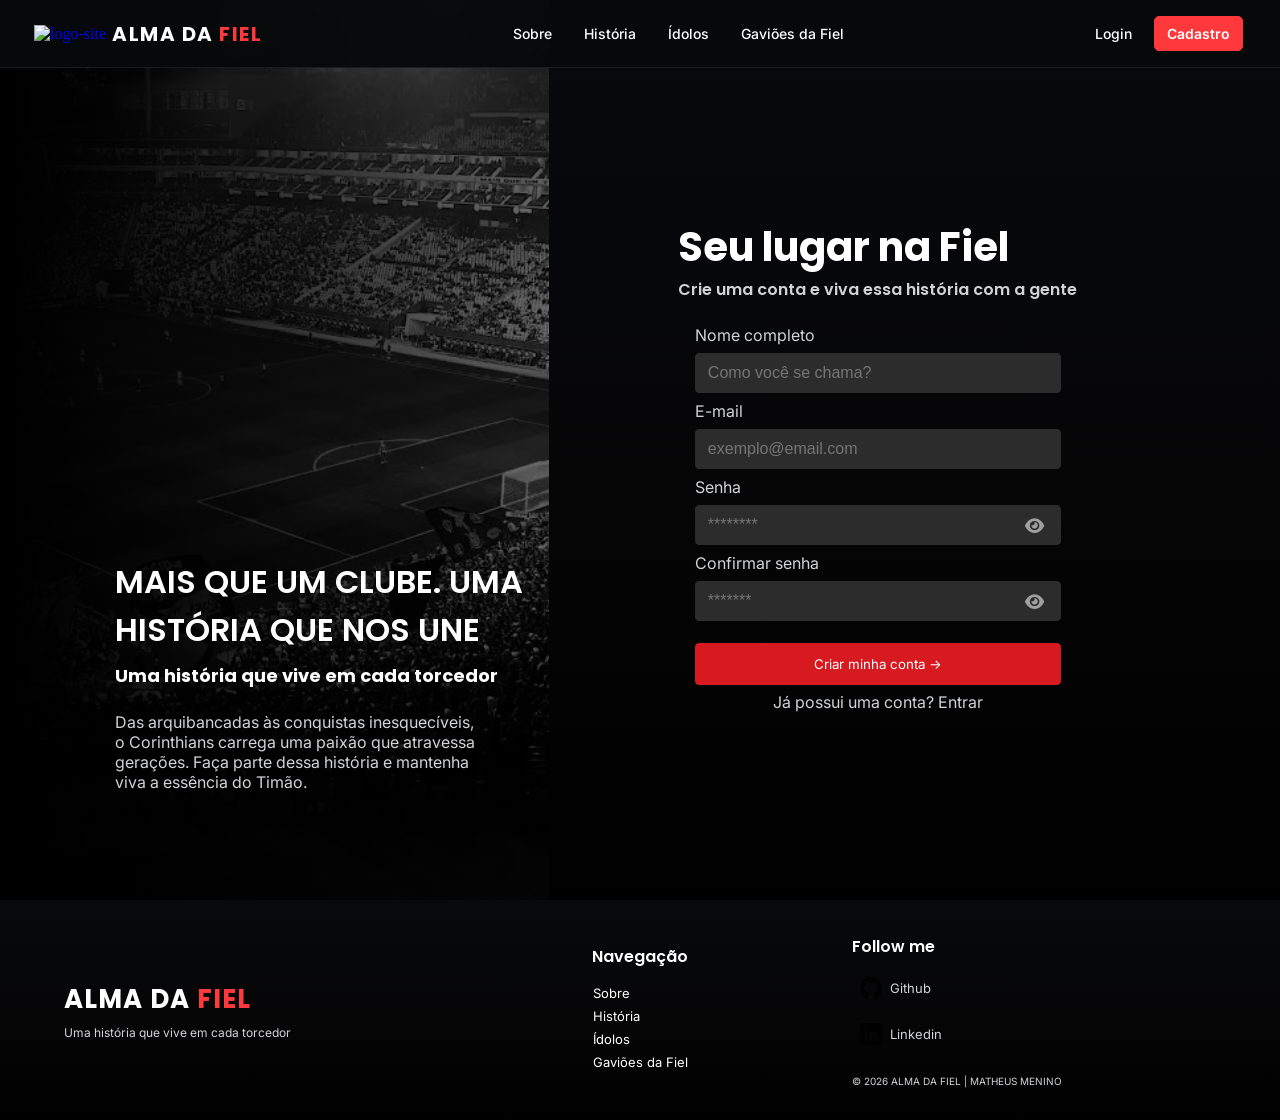
==== meu-projeto/public/cadastro.html @ cd88508e "Adicionar olho para ver a senha no cadastro" ====
<!doctype html>
<html lang="pt-br">
  <head>
    <meta charset="UTF-8" />
    <meta http-equiv="X-UA-Compatible" content="IE=edge" />
    <meta name="viewport" content="width=device-width, initial-scale=1.0" />
    <link rel="stylesheet" href="css/global.css" />
    <link rel="stylesheet" href="css/cadastro.css" />
    <link
    rel="stylesheet"
    href="https://cdnjs.cloudflare.com/ajax/libs/font-awesome/6.5.2/css/all.min.css"
  />
    <title>ALMA DA FIEL | CADASTRO</title>
    <script src="./js/sessao.js"></script>
  </head>

  <body>
    <header>
      <div class="logo">
        <picture>
          <a href="index.html"
            ><img
              src="https://upload.wikimedia.org/wikipedia/commons/2/27/SCCorinthians_Paulista_1910.png?utm_source=pt.wikipedia.org&utm_campaign=index&utm_content=original"
              alt="logo-site"
          /></a>
        </picture>
        <a href="index.html"
          ><h1>ALMA DA <span>FIEL</span></h1></a
        >
      </div>

      <nav>
        <ul>
          <li><a href="index.html#secaoSobre">Sobre</a></li>
          <li><a href="historia.html">História</a></li>
          <li><a href="idolos.html">Ídolos</a></li>
          <li><a href="gavioes.html">Gaviões da Fiel</a></li>
          <li class="link-quiz">
            <a href="quiz.html" style="display: none">Quiz</a>
          </li>
        </ul>
      </nav>

      <div class="btn-header">
        <button class="btn-login"><a href="login.html">Login</a></button>
        <button class="btn-cadastro">
          <a href="cadastro.html">Cadastro</a>
        </button>
      </div>
    </header>

    <main>
      <section class="home-cadastro">
        <div class="container-cadastro">
          <img src="assets/imgs/fundo-cadastro.jpg" alt="fundo-idolos" />

          <div class="conteudo-cadastro">
            <h1>MAIS QUE UM CLUBE. UMA HISTÓRIA QUE NOS UNE</h1>
            <h2>Uma história que vive em cada torcedor</h2>
            <p>
              Das arquibancadas às conquistas inesquecíveis, o Corinthians
              carrega uma paixão que atravessa gerações. Faça parte dessa
              história e mantenha viva a essência do Timão.
            </p>
          </div>
          <div class="container-forms">
            <div class="titulo-forms">
              <h2>Seu lugar na Fiel</h2>
              <p>Crie uma conta e viva essa história com a gente</p>
            </div>
            <div class="formulario">
                <div class="campo">
                  <label for="ipt_nome">Nome completo</label>
                  <input
                    type="text"
                    id="ipt_nome"
                    placeholder="Como você se chama?"
                  />
                  </div>
                <div class="campo">
                  <label for="ipt_email">E-mail</label>
                  <input
                    id="ipt_email"
                    type="email"
                    placeholder="exemplo@email.com"
                  />
                </div>
              <div class="campo">
                    <label for="ipt_senha">Senha</label>
                    <div class="campo-senha">
                        <input
                            type="password"
                            id="ipt_senha"
                            placeholder="********"
                        />

                        <button
                            type="button"
                            class="btn-olho"
                            onclick="mostrarSenha()"
                            aria-label="Mostrar senha"
                        >
                            <i id="icone_olho" class="fa-solid fa-eye"></i>
                        </button>
                    </div>
                </div>
              <div class="campo">
                <label for="ipt_confirmar_senha">Confirmar senha</label>
                <div class="campo-senha">
                  <input
                    type="password"
                    id="ipt_confirmar_senha"
                    placeholder="*******"
                  />
                  <button 
                    type="button"
                            class="btn-olho"
                            onclick="mostrarConfirmacaoSenha()"
                            aria-label="Mostrar senha"
                        >
                            <i id="icone_olho" class="fa-solid fa-eye"></i>
                  </button>
                </div>
              </div>

              <button class="btn-criar" onclick="cadastrar()">
                Criar minha conta →
              </button>

              <a href="login.html">Já possui uma conta? Entrar</a>
              <div id="cardErro" style="display: none">
                <p id="mensagem_erro"></p>
              </div>
            </div>
          </div>
        </div>
      </section>
    </main>

    <footer>
      <div class="titulo-footer">
        <h2>ALMA DA <span>FIEL</span></h2>
        <p>Uma história que vive em cada torcedor</p>
      </div>

      <div class="nav-footer">
        <h3>Navegação</h3>
        <ul>
          <li><a href="index.html#secaoSobre">Sobre</a></li>
          <li><a href="historia.html">História</a></li>
          <li><a href="idolos.html">Ídolos</a></li>
          <li><a href="gavioes.html">Gaviões da Fiel</a></li>
          <li class="link-quiz"><a href="#">Quiz</a></li>
        </ul>
      </div>

      <div class="siga-me">
        <h3>Follow me</h3>
        <div class="icon-footer">
          <a
            href="https://github.com/MatheusMenino/MatheusMenino"
            target="_blank"
            ><img src="assets/icon/github.png" alt="github" />Github</a
          >

          <a href="https://www.linkedin.com/in/matheusmenino/" target="_blank"
            ><img src="assets/icon/linkedin.png" alt="linkedin" />Linkedin</a
          >
        </div>

        <div class="copy-footer">
          <p>© 2026 ALMA DA FIEL | MATHEUS MENINO</p>
        </div>
      </div>
    </footer>
  </body>
</html>

<script>
  // // Array para armazenar empresas cadastradas para validação de código de ativação
  // let listaEmpresasCadastradas = [];

  function cadastrar() {
    // aguardar();

    //Recupere o valor da nova input pelo nome do id
    // Agora vá para o método fetch logo abaixo
    var nomeVar = ipt_nome.value;
    var emailVar = ipt_email.value;
    var senhaVar = ipt_senha.value;
    var confirmacaoSenhaVar = ipt_confirmar_senha.value;
    // var codigoVar = codigo_input.value;
    // var idEmpresaVincular

    // Verificando se há algum campo em branco
    if (
      nomeVar == "" ||
      emailVar == "" ||
      senhaVar == "" ||
      confirmacaoSenhaVar == "" ||
      senhaVar != confirmacaoSenhaVar
    ) {
      cardErro.style.display = "block";
      mensagem_erro.innerHTML =
        "(Mensagem de erro para todos os campos em branco)";

      finalizarAguardar();
      return false;
    } else {
      setInterval(sumirMensagem, 5000);
    }

    // // Verificando se o código de ativação é de alguma empresa cadastrada
    // for (let i = 0; i < listaEmpresasCadastradas.length; i++) {
    //   if (listaEmpresasCadastradas[i].codigo_ativacao == codigoVar) {
    //     idEmpresaVincular = listaEmpresasCadastradas[i].id
    //     console.log("Código de ativação válido.");
    //     break;
    //   } else {
    //     cardErro.style.display = "block";
    //     mensagem_erro.innerHTML = "(Mensagem de erro para código inválido)";
    //     finalizarAguardar();
    //   }
    // }

    // Enviando o valor da nova input
    fetch("/usuarios/cadastrar", {
      method: "POST",
      headers: {
        "Content-Type": "application/json",
      },
      body: JSON.stringify({
        // crie um atributo que recebe o valor recuperado aqui
        // Agora vá para o arquivo routes/usuario.js
        nomeServer: nomeVar,
        emailServer: emailVar,
        senhaServer: senhaVar,
        // idEmpresaVincularServer: idEmpresaVincular
      }),
    })
      .then(function (resposta) {
        console.log("resposta: ", resposta);

        if (resposta.ok) {
          cardErro.style.display = "block";

          mensagem_erro.innerHTML =
            "Cadastro realizado com sucesso! Redirecionando para tela de Login...";

          setTimeout(() => {
            window.location = "login.html";
          }, "2000");

          limparFormulario();
          finalizarAguardar();
        } else {
          throw "Houve um erro ao tentar realizar o cadastro!";
        }
      })
      .catch(function (resposta) {
        console.log(`#ERRO: ${resposta}`);
        finalizarAguardar();
      });

    return false;
  }

  // // Listando empresas cadastradas
  // function listar() {
  //   fetch("/empresas/listar", {
  //     method: "GET",
  //   })
  //     .then(function (resposta) {
  //       resposta.json().then((empresas) => {
  //         empresas.forEach((empresa) => {
  //           listaEmpresasCadastradas.push(empresa);

  //           console.log("listaEmpresasCadastradas")
  //           console.log(listaEmpresasCadastradas[0].codigo_ativacao)
  //         });
  //       });
  //     })
  //     .catch(function (resposta) {
  //       console.log(`#ERRO: ${resposta}`);
  //     });
  // }

  function sumirMensagem() {
    cardErro.style.display = "none";
  }

  function mostrarSenha() {
    if (ipt_senha.type == "password") {
        ipt_senha.type = "text";
        icone_olho.className = "fa-solid fa-eye-slash";
    } else {
        ipt_senha.type = "password";
        icone_olho.className = "fa-solid fa-eye";
    }
}
  function mostrarConfirmacaoSenha() {
    if (ipt_confirmar_senha.type == "password") {
        ipt_confirmar_senha.type = "text";
        icone_olho.className = "fa-solid fa-eye-slash";
    } else {
        ipt_confirmar_senha.type = "password";
        icone_olho.className = "fa-solid fa-eye";
    }
}
</script>
---- meu-projeto/public/css/global.css ----
@import url('https://fonts.googleapis.com/css2?family=Inter:wght@400;500;600;700&family=Poppins:wght@400;500;600;700;800&display=swap');

*{
    margin: 0;
    padding: 0;
    box-sizing: border-box;
    list-style: none;
}

:root {
    --cor-vermelho: #FF383C;
    --cor-fundo: #08090B;

    --degrade-fundo: linear-gradient(
        to bottom,
        #08090B 0%,
        #050506 60%,
        #000000 100%
    );

    --cor-titulo: #FFFFFF;
    --cor-descricao: #D1D3D6;
    --cor-vermelho-forte: #FF0000;

    --fonte-descricao: 'Inter', sans-serif;
    --fonte-titulo: 'Poppins', sans-serif;
    --fonte-links: 'Inter', sans-serif;

    --pelicula-96: rgba(8, 9, 11, 0.96);
    --pelicula-74: rgba(8, 9, 11, 0.74);
    --pelicula-7: rgba(8, 9, 11, 0.07);
}
* a{
    text-decoration: none;
}

header{
    display: flex;
    justify-content: space-between;
    align-items: center;
    height: 68px;
    padding: 0px 24px;
    background: var(--pelicula-96);
    position: fixed;
    top: 0;
    left: 0;
    right: 0;
    z-index: 9;
    border-bottom: 1px solid rgba(255, 255, 255, 0.08);
}
.logo{
    display: flex;
    align-items: center;
    margin: 10px;
}
.logo h1{
    color: var(--cor-titulo);
    font-family: var(--fonte-titulo);
    font-size: 20px;
    font-weight: 700;
    letter-spacing: 1.5px;
    padding: 6px;
}
.logo span{
    color: var(--cor-vermelho);
}
.logo img{
    width: 48px;
}
nav ul{
    display: flex;
    justify-content: center;
    align-items: center;
    gap: 8px;
}
nav li {
    padding: 0px 12px;
}
nav a{
    color: var(--cor-titulo);
    font-family: var(--fonte-links);
    font-size: 14px;
    font-weight: 500;
    display: inline-block;
    transition: color 0.3s ease, transform 0.2s ease;
}
nav a:hover{
    color: var(--cor-vermelho);
    transform: translateY(-2px);
}
.btn-header{
    display: flex;
    align-items: center;
    margin-right: 8px;
}

.btn-login,
.btn-cadastro {
    padding: 8px 12px;
    margin: 5px;
    border-radius: 5px;
    cursor: pointer;
    transition: all 0.3s ease;
    background: transparent;
    border: none;
    appearance: none;
}


.btn-login a {
    color: var(--cor-titulo);
    font-family: var(--fonte-links);
    font-size: 14px;
    font-weight: 500;
}


.btn-login a:hover{
    color: var(--cor-vermelho);
}

.btn-cadastro {
    border: 1px solid var(--cor-vermelho);
    background: var(--cor-vermelho);
}


.btn-cadastro a {
    color: #FFFFFF;
    font-family: var(--fonte-links);
    font-size: 14px;
    font-weight: 600;
}

.btn-cadastro:hover{
    background: transparent;
}
.btn-cadastro a:hover{
    color: var(--cor-vermelho);;
}

/* Área do usuário logado */
.usuario-logado {
    display: flex;
    align-items: center;
    gap: 10px;
    margin-left: 10px;
}

/* Nome do usuário */
.nome-usuario {
    color: var(--cor-titulo);
    font-family: var(--fonte-descricao);
    font-size: 14px;
    font-weight: 600;
}

/* Botão de sair */
.btn-sair {
    display: flex;
    align-items: center;
    justify-content: center;
    padding: 5px;
    border: none;
    background: transparent;
    cursor: pointer;
}

/* Ícone de sair */
.btn-sair img {
    width: 23px;
    height: 23px;
    object-fit: contain;
    transition: transform 0.2s ease;
    filter: brightness(0) saturate(100%)
            invert(20%) sepia(99%)
            saturate(6000%) hue-rotate(350deg)
            brightness(105%) contrast(110%);

}

.btn-sair:hover img {
    transform: scale(1.1);
}

footer{
    display: flex;
    justify-content: space-between;
    align-items: center;
    min-height: 220px;
    background: var(--degrade-fundo);
    padding: 30px 5%;
    gap: 30px;
}

.titulo-footer{
    display: flex;
    flex-direction: column;
    align-items: flex-start;
    flex: 1;
}
.titulo-footer h2{
    color: var(--cor-titulo);
    font-family: var(--fonte-titulo);
    font-size: 26px;
    font-weight: 700;
    letter-spacing: 1px;
}
.titulo-footer span{
    color: var(--cor-vermelho);
}
.titulo-footer p{
    font-family: var(--fonte-descricao);
    color: var(--cor-descricao);
    padding-top: 6px;
    font-size: 12px;
}

.nav-footer{
    display: flex;
    flex-direction: column;
    align-items: center;
   flex: 1;
}

.nav-footer a{
    color: var(--cor-titulo);
    font-family: var(--fonte-descricao);
    transition: color 0.3s ease;
}
.nav-footer li{
    margin: 6px 0px;
    font-size: 13px;
}
.nav-footer a:hover{
    color: var(--cor-vermelho);
}
.nav-footer h3,
.siga-me h3 {
    color: var(--cor-titulo);
    font-family: var(--fonte-titulo);
    font-size: 16px;
    font-weight: 600;
    margin-bottom: 10px;
}

.siga-me{
    display: flex;
    flex-direction: column;
    align-items: flex-start;
    flex: 1;
    padding: 0;
    margin: 0;
    height: auto;
}
.icon-footer{
    display: flex;
    flex-direction: column;
    gap: 8px;
}
.icon-footer a{
    display: flex;
    align-items: center;
    color: var(--cor-descricao);
    font-family: var(--fonte-descricao);
    font-size: 13px;
    font-weight: 400;
    transition: color 0.3s ease;
}
.icon-footer a:hover{
    color: var(--cor-vermelho);
}
.icon-footer img{
    height: 22px;
    width: 22px;
    object-fit: contain;
    margin: 8px;
}

.copy-footer{
    display: flex;
    justify-content: flex-start;
    margin-top: 22px;
}
.copy-footer p{
    color: var(--cor-descricao);
    font-family: var(--fonte-descricao);
    font-size: 10px;
}
---- meu-projeto/public/css/cadastro.css ----
.home-cadastro {
    height: 100vh;
    overflow: hidden;
}

.container-cadastro {
    display: flex;
    position: relative;
    width: 100%;
    height: 100%;
}

.container-cadastro img {
    width: 75%;
    height: 100%;
    object-fit: cover;
    display: block;
}

/* Película por cima da imagem */
.container-cadastro::after {
    content: "";
    position: absolute;
    inset: 0;

    background: linear-gradient(
        to left,
        rgba(0, 0, 0, 0.1) 0%,
        rgba(0, 0, 0, 0.4) 40%,
        rgba(0, 0, 0, 1) 99%
    );

    z-index: 0;
    pointer-events: none;
}

.conteudo-cadastro {
    position: absolute;
    top: 75%;
    left: 9%;
    transform: translateY(-50%);

    align-content: end;

    z-index: 1;
    color: white;
}

.conteudo-cadastro h1 {
    font-family: var(--fonte-titulo);
    width: 45%;
    font-size: 32px;
    margin-bottom: 8px;
    font-weight: 600;
}

.conteudo-cadastro h2{
    font-family: var(--fonte-titulo);
    width: 50%;
    font-size: 18px;
}

.conteudo-cadastro p{
    font-family: var(--fonte-descricao);
    margin-top: 2%;
    width: 32%;
    color: var(--cor-descricao);
}

.container-forms{
    display: flex;
    flex-direction: column;
    justify-content: center;
    align-items: center;
    width: 100%;
    background: var(--degrade-fundo);
    inset: 0;
    z-index: 1;
}

.titulo-forms{
    font-family: var(--fonte-titulo);
    font-weight: 600;
    letter-spacing: 1.4;
    margin-top: 4%;
    margin-bottom: 2%;
    margin-right: 10%;
}

.titulo-forms h2{
    color: white;
    font-size: 40px;
}
.titulo-forms p{
    color: var(--cor-descricao);
    font-size: 16px;

}

.formulario{
    display: flex;
    flex-direction: column;
    width: 50%;
    margin-right: 10%;
}
.formulario label{
    display: block;
    color: var(--cor-descricao);
    margin: 8px 0px;
    font-family: 'Inter', sans-serif;
}

input::placeholder{
    text-align: left;
    justify-content: center;
    font-size: 16px;
}

.formulario input{
    width: 100%;
    text-align: left;
    padding: 10px 12px;
    border-radius: 4px;
    border: 1px solid #2C2C2C;
    background: #2C2C2C;
    color: white;
    font-size: 16px;
}

.btn-criar{
    font-family: var(--fonte-links);
    margin-top: 6%;
    padding: 12px;
    border-radius: 4px;
    background-color: #D71920;
    border: 1px solid #D71920;
    color: white;
    cursor: pointer;
    transition: transform 0.4s ease;
}

.btn-criar:hover{
    transform: scale(1.04);
    background: transparent;
}   

.formulario a{
    font-family: var(--fonte-links);
    display: flex;
    justify-content: center;
    margin-top: 2%;
    color: var(--cor-descricao);
    transition: transform 0.4s ease-in-out;
}
.formulario a:hover{
    transform: scale(1.05);
}


.campo-senha {
    position: relative;
    width: 100%;
}

.campo-senha input {
    padding-right: 42px;
}

.btn-olho {
    position: absolute;
    right: 12px;
    top: 50%;
    transform: translateY(-50%);
    background: transparent;
    border: none;
    cursor: pointer;
    padding: 5px;
    display: flex;
    align-items: center;
    justify-content: center;
}

.icone-olho {
    width: 19px;
    height: 13px;
    border: 2px solid #A0A0A0;
    border-radius: 70% 30%;
    transform: rotate(45deg);
    position: relative;
}
.btn-olho i{
    color: #A0A0A0;
    font-size: 17px;;
}
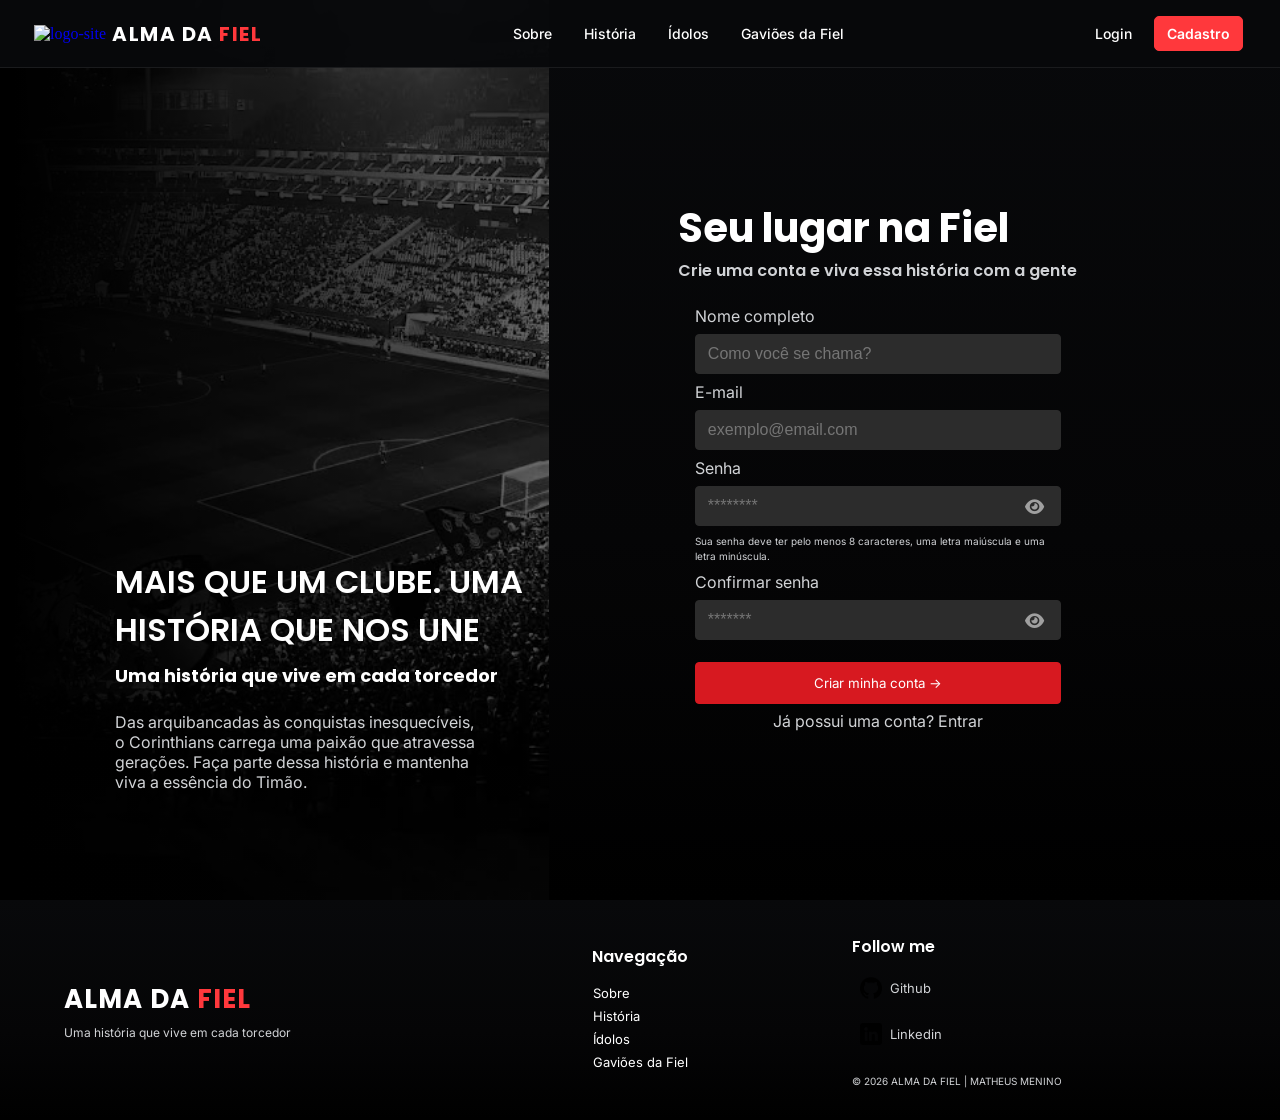
==== commit a3910d61: "Finaliozar paginaa de cadastro" ====
--- a/meu-projeto/public/cadastro.html
+++ b/meu-projeto/public/cadastro.html
@@ -103,6 +103,7 @@
                             <i id="icone_olho" class="fa-solid fa-eye"></i>
                         </button>
                     </div>
+                    <p class="dica-senha">Sua senha deve ter pelo menos 8 caracteres, uma letra maiúscula e uma letra minúscula.</p>
                 </div>
               <div class="campo">
                 <label for="ipt_confirmar_senha">Confirmar senha</label>
@@ -118,7 +119,7 @@
                             onclick="mostrarConfirmacaoSenha()"
                             aria-label="Mostrar senha"
                         >
-                            <i id="icone_olho" class="fa-solid fa-eye"></i>
+                            <i id="icone_olho_confirmacao" class="fa-solid fa-eye"></i>
                   </button>
                 </div>
               </div>
@@ -177,9 +178,6 @@
 </html>
 
 <script>
-  // // Array para armazenar empresas cadastradas para validação de código de ativação
-  // let listaEmpresasCadastradas = [];
-
   function cadastrar() {
     // aguardar();
 
@@ -189,26 +187,48 @@
     var emailVar = ipt_email.value;
     var senhaVar = ipt_senha.value;
     var confirmacaoSenhaVar = ipt_confirmar_senha.value;
+    var temMaiuscula = false;
+    var temMinuscula = false;
     // var codigoVar = codigo_input.value;
     // var idEmpresaVincular
 
     // Verificando se há algum campo em branco
-    if (
-      nomeVar == "" ||
-      emailVar == "" ||
-      senhaVar == "" ||
-      confirmacaoSenhaVar == "" ||
-      senhaVar != confirmacaoSenhaVar
-    ) {
-      cardErro.style.display = "block";
-      mensagem_erro.innerHTML =
-        "(Mensagem de erro para todos os campos em branco)";
-
-      finalizarAguardar();
-      return false;
-    } else {
-      setInterval(sumirMensagem, 5000);
+      if (  nomeVar == "" ||
+            emailVar == "" ||
+            senhaVar == "" ||
+            confirmacaoSenhaVar == ""
+        ) {
+            cardErro.style.display = "block";
+            mensagem_erro.innerHTML = "Preencha todos os campos.";
+            return false;
+        }
+        if (senhaVar != confirmacaoSenhaVar) {
+            cardErro.style.display = "block";
+            mensagem_erro.innerHTML = "As senhas não coincidem.";
+            return false;
+        }
+
+
+    if (senhaVar.length < 8) {
+    cardErro.style.display = "block";
+    mensagem_erro.innerHTML = "A senha precisa ter no mínimo 8 caracteres.";
+    return false;
+}
+
+    for (var i = 0; i < senhaVar.length; i++) {
+      if (senhaVar[i] >= "A" && senhaVar[i] <= "Z") {
+          temMaiuscula = true;
+      }
+      if (senhaVar[i] >= "a" && senhaVar[i] <= "z") {
+          temMinuscula = true;
+      }
     }
+
+if (temMaiuscula == false || temMinuscula == false) {
+    cardErro.style.display = "block";
+    mensagem_erro.innerHTML = "A senha precisa ter uma letra maiúscula e uma minúscula.";
+    return false;
+}
 
     // // Verificando se o código de ativação é de alguma empresa cadastrada
     // for (let i = 0; i < listaEmpresasCadastradas.length; i++) {
@@ -259,37 +279,20 @@
       })
       .catch(function (resposta) {
         console.log(`#ERRO: ${resposta}`);
-        finalizarAguardar();
+      cardErro.style.display = "block";
+      mensagem_erro.innerHTML = "Não foi possível realizar o cadastro.";
+      finalizarAguardar();
       });
 
     return false;
   }
-
-  // // Listando empresas cadastradas
-  // function listar() {
-  //   fetch("/empresas/listar", {
-  //     method: "GET",
-  //   })
-  //     .then(function (resposta) {
-  //       resposta.json().then((empresas) => {
-  //         empresas.forEach((empresa) => {
-  //           listaEmpresasCadastradas.push(empresa);
-
-  //           console.log("listaEmpresasCadastradas")
-  //           console.log(listaEmpresasCadastradas[0].codigo_ativacao)
-  //         });
-  //       });
-  //     })
-  //     .catch(function (resposta) {
-  //       console.log(`#ERRO: ${resposta}`);
-  //     });
-  // }
 
   function sumirMensagem() {
     cardErro.style.display = "none";
   }
 
   function mostrarSenha() {
+
     if (ipt_senha.type == "password") {
         ipt_senha.type = "text";
         icone_olho.className = "fa-solid fa-eye-slash";
@@ -298,13 +301,18 @@
         icone_olho.className = "fa-solid fa-eye";
     }
 }
-  function mostrarConfirmacaoSenha() {
-    if (ipt_confirmar_senha.type == "password") {
-        ipt_confirmar_senha.type = "text";
-        icone_olho.className = "fa-solid fa-eye-slash";
+
+function mostrarConfirmacaoSenha() {
+
+    var campo = document.getElementById("ipt_confirmar_senha");
+    var icone = document.getElementById("icone_olho_confirmacao");
+
+    if (campo.type == "password") {
+        campo.type = "text";
+        icone.className = "fa-solid fa-eye-slash";
     } else {
-        ipt_confirmar_senha.type = "password";
-        icone_olho.className = "fa-solid fa-eye";
+        campo.type = "password";
+        icone.className = "fa-solid fa-eye";
     }
 }
 </script>
--- a/meu-projeto/public/css/cadastro.css
+++ b/meu-projeto/public/css/cadastro.css
@@ -191,4 +191,12 @@
 .btn-olho i{
     color: #A0A0A0;
     font-size: 17px;;
+}
+
+.dica-senha {
+    color: var(--cor-descricao);
+    font-size: 10px;
+    font-family: var(--fonte-descricao);
+    margin-top: 8px;
+    line-height: 1.5;
 }
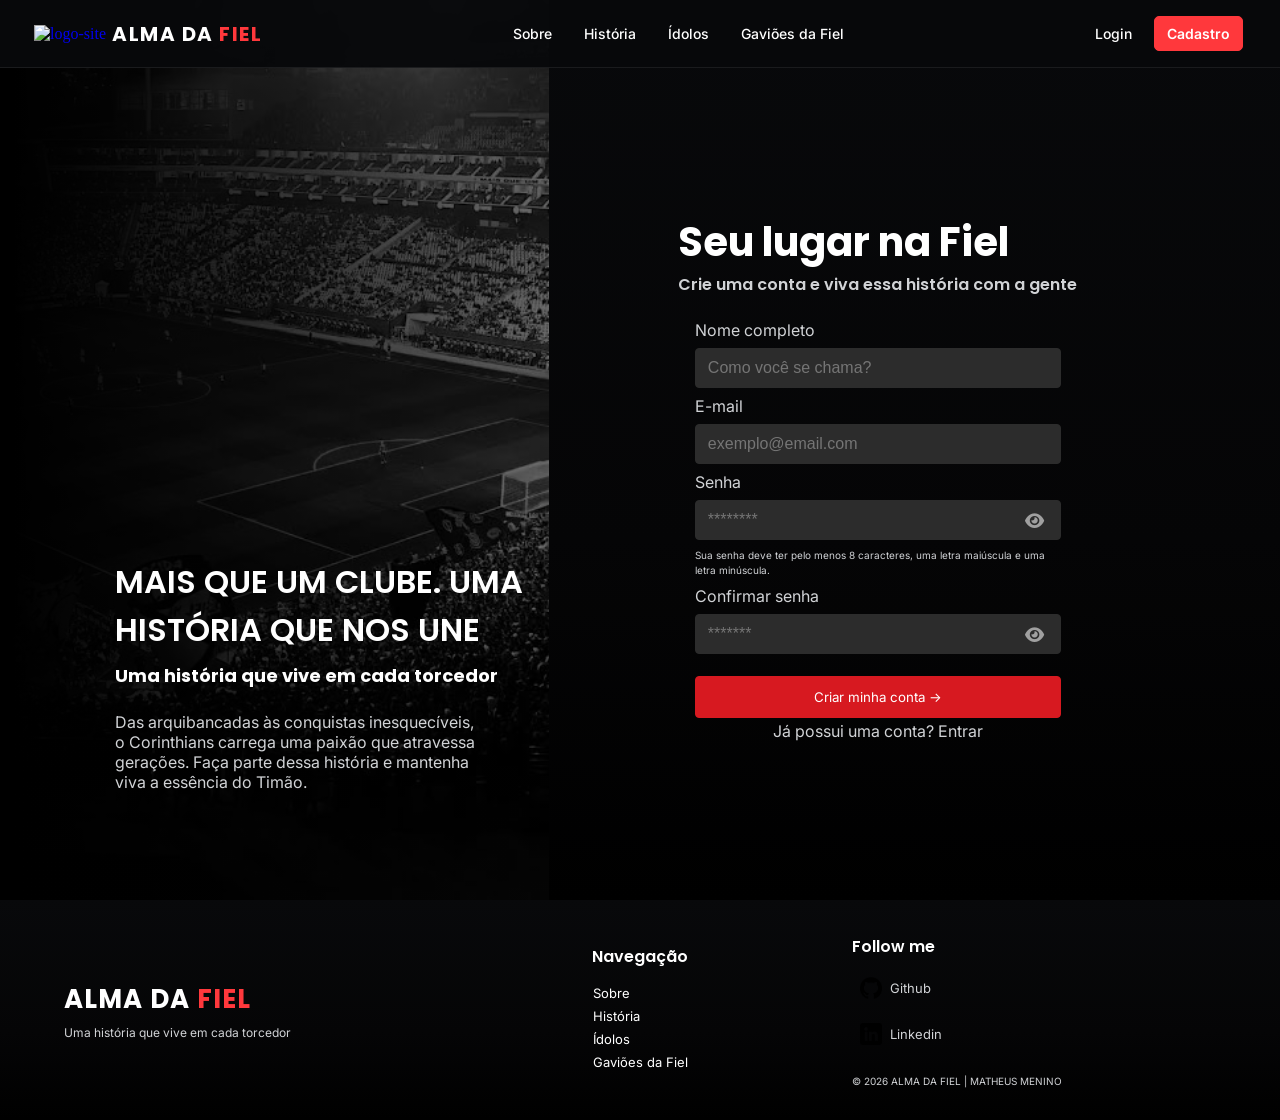
==== commit dab8f41f: "Adicionar icon em todas as páginas" ====
--- a/meu-projeto/public/cadastro.html
+++ b/meu-projeto/public/cadastro.html
@@ -11,6 +11,7 @@
     href="https://cdnjs.cloudflare.com/ajax/libs/font-awesome/6.5.2/css/all.min.css"
   />
     <title>ALMA DA FIEL | CADASTRO</title>
+    <link rel="icon" href="assets/imgs/icon-corinthians.png" type="image/png">
     <script src="./js/sessao.js"></script>
   </head>
 
--- a/meu-projeto/public/css/cadastro.css
+++ b/meu-projeto/public/css/cadastro.css
@@ -48,7 +48,7 @@
 
 .conteudo-cadastro h1 {
     font-family: var(--fonte-titulo);
-    width: 45%;
+    width: 40%;
     font-size: 32px;
     margin-bottom: 8px;
     font-weight: 600;
@@ -88,6 +88,7 @@
 }
 
 .titulo-forms h2{
+    margin-top: 24px;
     color: white;
     font-size: 40px;
 }
@@ -148,7 +149,7 @@
     font-family: var(--fonte-links);
     display: flex;
     justify-content: center;
-    margin-top: 2%;
+    margin-top: 1%;
     color: var(--cor-descricao);
     transition: transform 0.4s ease-in-out;
 }
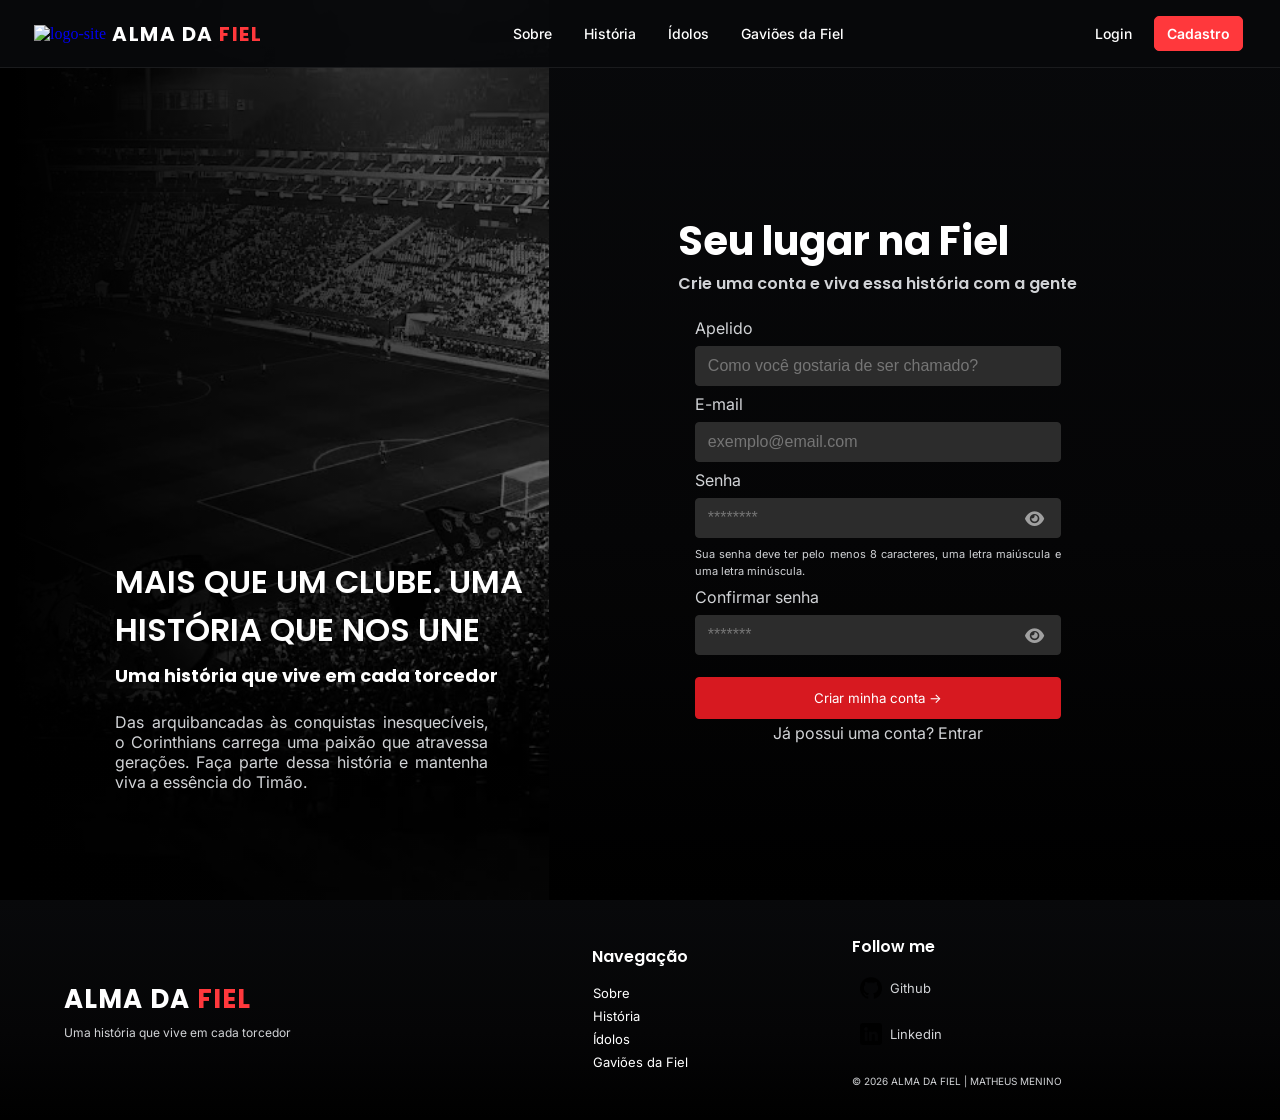
==== commit fe87a222: "Ajusta alinhamento de textos" ====
--- a/meu-projeto/public/cadastro.html
+++ b/meu-projeto/public/cadastro.html
@@ -71,11 +71,11 @@
             </div>
             <div class="formulario">
                 <div class="campo">
-                  <label for="ipt_nome">Nome completo</label>
+                  <label for="ipt_nome">Apelido</label>
                   <input
                     type="text"
                     id="ipt_nome"
-                    placeholder="Como você se chama?"
+                    placeholder="Como você gostaria de ser chamado?"
                   />
                   </div>
                 <div class="campo">
@@ -259,32 +259,36 @@
         // idEmpresaVincularServer: idEmpresaVincular
       }),
     })
-      .then(function (resposta) {
-        console.log("resposta: ", resposta);
-
+
+    .then(function (resposta) {
+      return resposta.json().then(function (dados) {
         if (resposta.ok) {
-          cardErro.style.display = "block";
-
-          mensagem_erro.innerHTML =
-            "Cadastro realizado com sucesso! Redirecionando para tela de Login...";
-
-          setTimeout(() => {
-            window.location = "login.html";
-          }, "2000");
-
-          limparFormulario();
-          finalizarAguardar();
+            cardErro.classList.add("sucesso");
+            cardErro.style.display = "block";
+            mensagem_erro.innerHTML =
+                "Cadastro realizado com sucesso! Redirecionando para tela de Login...";
+
+            setTimeout(() => {
+                window.location = "login.html";
+            }, 3000);
+
         } else {
-          throw "Houve um erro ao tentar realizar o cadastro!";
+          console.log("STATUS:", resposta.status);
+          console.log("DADOS RECEBIDOS:", dados);
+          
+            cardErro.classList.remove("sucesso");
+            cardErro.style.display = "block";
+            mensagem_erro.innerHTML = dados.mensagem;
+            finalizarAguardar();
         }
-      })
-      .catch(function (resposta) {
-        console.log(`#ERRO: ${resposta}`);
+    });
+  })
+    .catch(function (erro) {
+      console.log("#ERRO:", erro);
       cardErro.style.display = "block";
-      mensagem_erro.innerHTML = "Não foi possível realizar o cadastro.";
+      mensagem_erro.innerHTML = "Não foi possível se conectar ao servidor.";
       finalizarAguardar();
-      });
-
+  });
     return false;
   }
 
--- a/meu-projeto/public/css/cadastro.css
+++ b/meu-projeto/public/css/cadastro.css
@@ -65,6 +65,7 @@
     margin-top: 2%;
     width: 32%;
     color: var(--cor-descricao);
+    text-align: justify;
 }
 
 .container-forms{
@@ -196,8 +197,75 @@
 
 .dica-senha {
     color: var(--cor-descricao);
-    font-size: 10px;
+    font-size: 11px;
     font-family: var(--fonte-descricao);
     margin-top: 8px;
     line-height: 1.5;
+    text-align: justify;
+}
+#cardErro {
+    display: none;
+    position: fixed;
+    top: 75px;
+    right: 30px;
+    z-index: 9999;
+
+    box-sizing: border-box;
+    width: 380px;
+    max-width: calc(100vw - 40px);
+    padding: 14px 16px;
+
+    background: #1c1c1c;
+    border: 1px solid rgba(215, 25, 32, 0.65);
+    border-left: 4px solid #D71920;
+    border-radius: 6px;
+
+    box-shadow: 0 5px 20px rgba(0, 0, 0, 0.4);
+
+    animation: aparecerErro 0.35s ease;
+}
+
+/* Mensagem de sucesso */
+#cardErro.sucesso {
+    background-color: #1c1c1c;
+    color: #ffffff;
+    border: 1px solid #c8102e;
+    border-left: 4px solid #c8102e;
+}
+
+#cardErro.sucesso p {
+    color: #ffffff;
+}
+
+#mensagem_erro {
+    color: #FF6B70;
+    font-family: var(--fonte-descricao);
+    font-size: 13px;
+    font-weight: 500;
+    line-height: 1.5;
+    margin: 0;
+
+    display: flex;
+    align-items: center;
+    gap: 9px;
+}
+
+#mensagem_erro::before {
+    content: "\f06a";
+    font-family: "Font Awesome 6 Free";
+    font-weight: 900;
+    font-size: 17px;
+    color: #D71920;
+    flex-shrink: 0;
+}
+@keyframes aparecerErro {
+    from {
+        opacity: 0;
+        transform: translateY(-20px);
+    }
+
+    to {
+        opacity: 1;
+        transform: translateY(0);
+    }
 }
